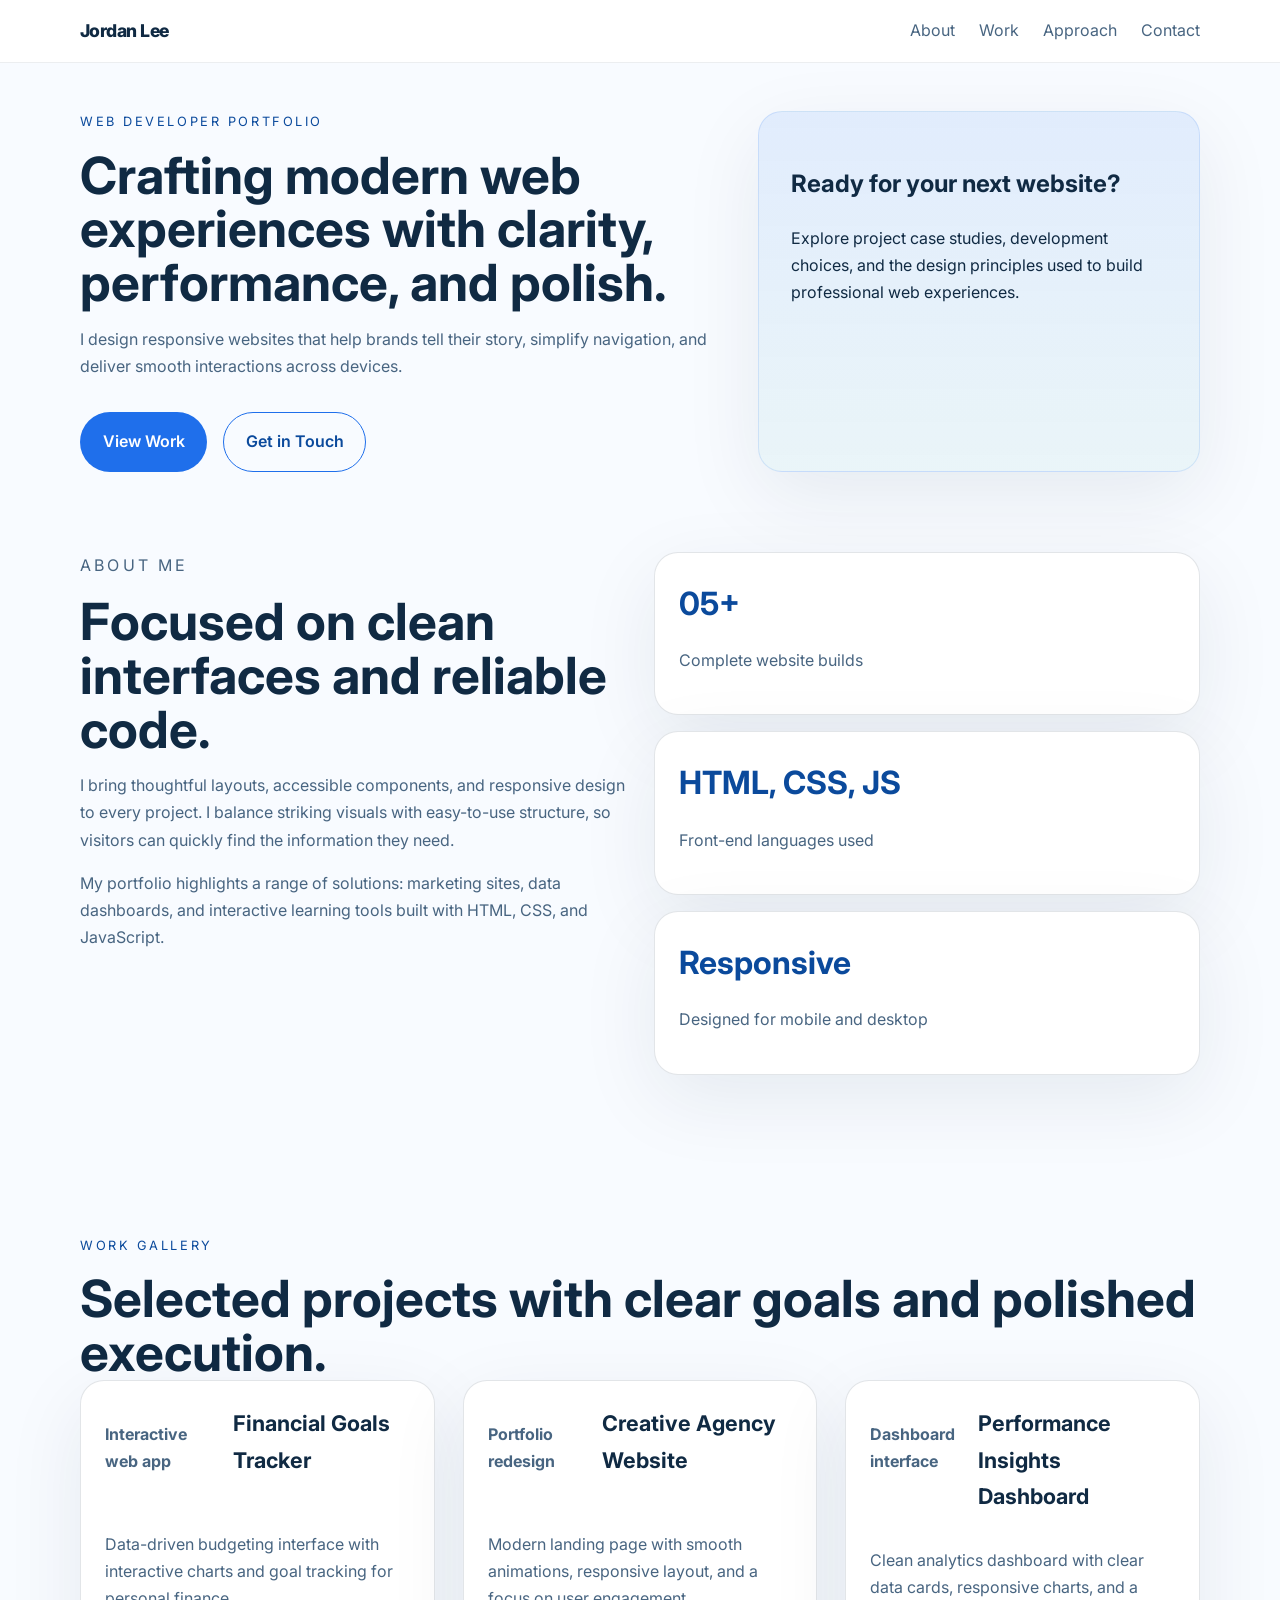
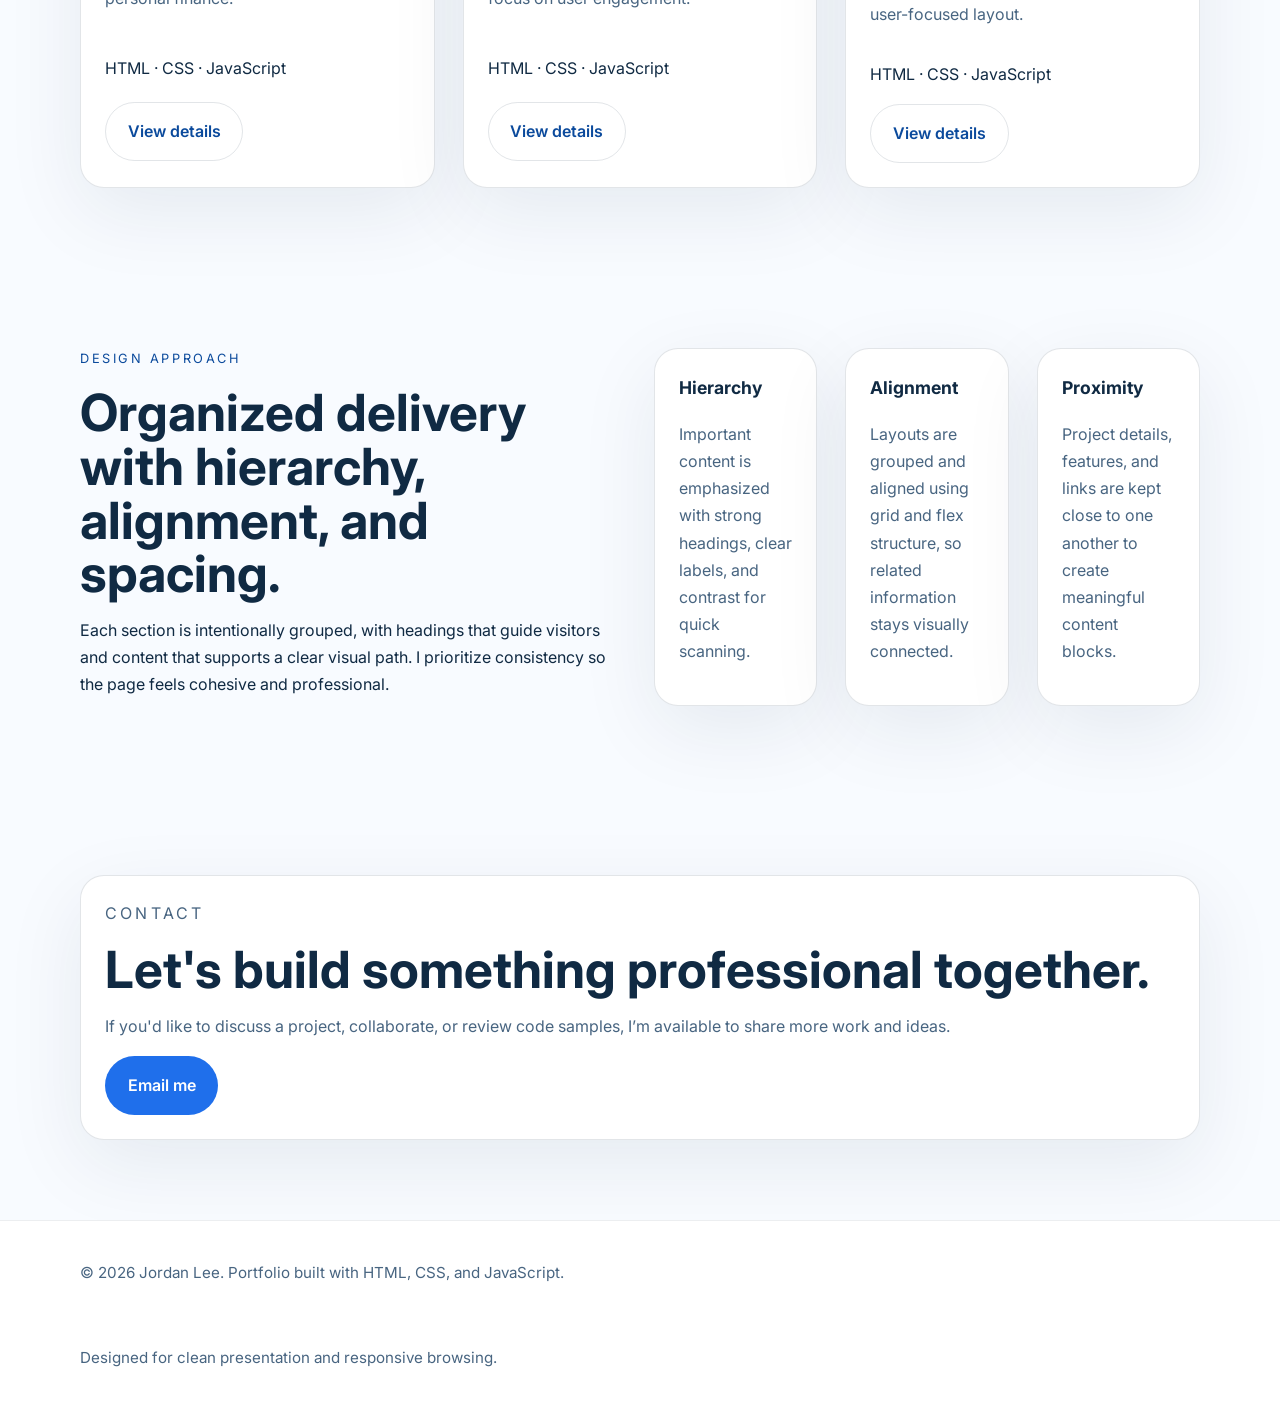
==== INDEX.HTML @ b7986271 "first commit" ====
﻿<!DOCTYPE html>
<html lang="en">
<head>
  <meta charset="UTF-8" />
  <meta name="viewport" content="width=device-width, initial-scale=1.0" />
  <title>Jordan Lee | Web Development Portfolio</title>
  <link rel="preconnect" href="https://fonts.googleapis.com" />
  <link rel="preconnect" href="https://fonts.gstatic.com" crossorigin />
  <link href="https://fonts.googleapis.com/css2?family=Inter:wght@400;500;600;700;800&display=swap" rel="stylesheet" />
  <link rel="stylesheet" href="STYLE.CSS" />
</head>
<body>
  <header class="site-header">
    <div class="container header-inner">
      <a class="brand" href="INDEX.HTML">Jordan Lee</a>
      <button class="nav-toggle" id="navToggle" aria-label="Open navigation">
        <span></span>
        <span></span>
        <span></span>
      </button>
      <nav class="site-nav" id="siteNav">
        <a href="#about">About</a>
        <a href="#projects">Work</a>
        <a href="#process">Approach</a>
        <a href="#contact">Contact</a>
      </nav>
    </div>
  </header>

  <main>
    <section class="hero section-hero">
      <div class="container hero-content">
        <div>
          <p class="eyebrow">Web Developer Portfolio</p>
          <h1>Crafting modern web experiences with clarity, performance, and polish.</h1>
          <p class="hero-copy">I design responsive websites that help brands tell their story, simplify navigation, and deliver smooth interactions across devices.</p>
          <div class="hero-actions">
            <a class="button button-primary" href="#projects">View Work</a>
            <a class="button button-secondary" href="#contact">Get in Touch</a>
          </div>
        </div>
        <div class="hero-panel">
          <div class="panel-card">
            <h2>Ready for your next website?</h2>
            <p>Explore project case studies, development choices, and the design principles used to build professional web experiences.</p>
          </div>
        </div>
      </div>
    </section>

    <section class="section about" id="about">
      <div class="container split-grid">
        <div>
          <p class="section-label">About Me</p>
          <h2>Focused on clean interfaces and reliable code.</h2>
          <p>I bring thoughtful layouts, accessible components, and responsive design to every project. I balance striking visuals with easy-to-use structure, so visitors can quickly find the information they need.</p>
          <p>My portfolio highlights a range of solutions: marketing sites, data dashboards, and interactive learning tools built with HTML, CSS, and JavaScript.</p>
        </div>
        <div class="stats-grid">
          <article class="stat-card">
            <span>05+</span>
            <p>Complete website builds</p>
          </article>
          <article class="stat-card">
            <span>HTML, CSS, JS</span>
            <p>Front-end languages used</p>
          </article>
          <article class="stat-card">
            <span>Responsive</span>
            <p>Designed for mobile and desktop</p>
          </article>
        </div>
      </div>
    </section>

    <section class="section projects" id="projects">
      <div class="container">
        <div class="section-heading">
          <p class="section-label">Work Gallery</p>
          <h2>Selected projects with clear goals and polished execution.</h2>
        </div>
        <div class="project-grid">
          <article class="project-card">
            <div class="project-meta">
              <p class="project-type">Interactive web app</p>
              <h3>Financial Goals Tracker</h3>
            </div>
            <p>Data-driven budgeting interface with interactive charts and goal tracking for personal finance.</p>
            <div class="project-footer">
              <span>HTML · CSS · JavaScript</span>
              <a class="button button-tertiary" href="project-finance.html">View details</a>
            </div>
          </article>

          <article class="project-card">
            <div class="project-meta">
              <p class="project-type">Portfolio redesign</p>
              <h3>Creative Agency Website</h3>
            </div>
            <p>Modern landing page with smooth animations, responsive layout, and a focus on user engagement.</p>
            <div class="project-footer">
              <span>HTML · CSS · JavaScript</span>
              <a class="button button-tertiary" href="project-portfolio.html">View details</a>
            </div>
          </article>

          <article class="project-card">
            <div class="project-meta">
              <p class="project-type">Dashboard interface</p>
              <h3>Performance Insights Dashboard</h3>
            </div>
            <p>Clean analytics dashboard with clear data cards, responsive charts, and a user-focused layout.</p>
            <div class="project-footer">
              <span>HTML · CSS · JavaScript</span>
              <a class="button button-tertiary" href="project-dashboard.html">View details</a>
            </div>
          </article>
        </div>
      </div>
    </section>

    <section class="section process" id="process">
      <div class="container split-grid align-center">
        <div>
          <p class="section-label">Design Approach</p>
          <h2>Organized delivery with hierarchy, alignment, and spacing.</h2>
          <p>Each section is intentionally grouped, with headings that guide visitors and content that supports a clear visual path. I prioritize consistency so the page feels cohesive and professional.</p>
        </div>
        <div class="process-list">
          <div class="process-step">
            <h3>Hierarchy</h3>
            <p>Important content is emphasized with strong headings, clear labels, and contrast for quick scanning.</p>
          </div>
          <div class="process-step">
            <h3>Alignment</h3>
            <p>Layouts are grouped and aligned using grid and flex structure, so related information stays visually connected.</p>
          </div>
          <div class="process-step">
            <h3>Proximity</h3>
            <p>Project details, features, and links are kept close to one another to create meaningful content blocks.</p>
          </div>
        </div>
      </div>
    </section>

    <section class="section contact" id="contact">
      <div class="container contact-panel">
        <div>
          <p class="section-label">Contact</p>
          <h2>Let's build something professional together.</h2>
          <p>If you'd like to discuss a project, collaborate, or review code samples, I’m available to share more work and ideas.</p>
        </div>
        <a class="button button-primary" href="mailto:contact@example.com">Email me</a>
      </div>
    </section>
  </main>

  <footer class="site-footer">
    <div class="container footer-inner">
      <p>© 2026 Jordan Lee. Portfolio built with HTML, CSS, and JavaScript.</p>
      <p>Designed for clean presentation and responsive browsing.</p>
    </div>
  </footer>

  <script src="SCRIPT.JS"></script>
</body>
</html>
---- STYLE.CSS ----
﻿:root {
  --bg: #f8fbff;
  --surface: #ffffff;
  --text: #102a43;
  --muted: #486581;
  --primary: #1f6feb;
  --primary-strong: #0b4a9c;
  --accent: #0d9488;
  --border: rgba(16, 42, 67, 0.12);
  --shadow: 0 24px 80px rgba(16, 42, 67, 0.08);
  font-family: 'Inter', system-ui, sans-serif;
}

* {
  box-sizing: border-box;
}

html {
  scroll-behavior: smooth;
}

body {
  margin: 0;
  min-height: 100vh;
  background: var(--bg);
  color: var(--text);
  line-height: 1.7;
}

img {
  max-width: 100%;
  display: block;
}

a {
  color: inherit;
  text-decoration: none;
}

button {
  font: inherit;
}

.container {
  width: min(1120px, calc(100% - 2rem));
  margin: 0 auto;
}

.section {
  padding: 5rem 0;
}

.header-inner,
.footer-inner,
.hero-content,
.split-grid,
.project-grid,
.process-list {
  display: grid;
  gap: 1.75rem;
}

.site-header {
  position: sticky;
  top: 0;
  z-index: 10;
  background: rgba(255, 255, 255, 0.94);
  backdrop-filter: blur(12px);
  border-bottom: 1px solid rgba(16, 42, 67, 0.08);
}

.header-inner {
  grid-template-columns: auto 1fr;
  align-items: center;
  padding: 1rem 0;
}

.brand {
  font-size: 1.1rem;
  font-weight: 800;
  letter-spacing: -0.03em;
}

.site-nav {
  justify-self: end;
  display: flex;
  flex-wrap: wrap;
  gap: 1.5rem;
}

.site-nav a {
  color: var(--muted);
  transition: color 0.2s ease;
}

.site-nav a:hover,
.site-nav a:focus-visible {
  color: var(--primary-strong);
}

.nav-toggle {
  display: none;
  background: none;
  border: 0;
  cursor: pointer;
  padding: 0.5rem;
}

.nav-toggle span {
  display: block;
  width: 1.5rem;
  height: 2px;
  background: var(--text);
  margin: 0.35rem 0;
}

.hero {
  padding-top: 3rem;
}

.hero-content {
  grid-template-columns: 1.25fr 0.85fr;
  align-items: center;
}

.eyebrow,
.section-label {
  margin: 0 0 1rem;
  text-transform: uppercase;
  letter-spacing: 0.2em;
  font-size: 0.8rem;
  color: var(--primary-strong);
}

.hero h1,
.section h2 {
  margin: 0;
  font-size: clamp(2.5rem, 4vw, 4rem);
  line-height: 1.05;
}

.hero-copy,
.about p,
.process-step p,
.contact-panel p,
.project-card p {
  color: var(--muted);
  font-size: 1rem;
}

.hero-actions {
  display: flex;
  flex-wrap: wrap;
  gap: 1rem;
  margin-top: 2rem;
}

.button {
  display: inline-flex;
  align-items: center;
  justify-content: center;
  padding: 0.95rem 1.35rem;
  border-radius: 999px;
  border: 1px solid transparent;
  font-weight: 600;
  transition: transform 0.2s ease, background 0.2s ease, color 0.2s ease, border-color 0.2s ease;
}

.button:hover,
.button:focus-visible {
  transform: translateY(-1px);
}

.button-primary {
  background: var(--primary);
  color: #fff;
}

.button-secondary {
  background: transparent;
  border-color: var(--primary);
  color: var(--primary-strong);
}

.button-tertiary {
  background: transparent;
  color: var(--primary-strong);
  border-color: var(--border);
}

.hero-panel {
  align-self: stretch;
}

.panel-card {
  background: linear-gradient(180deg, rgba(31, 111, 235, 0.1), rgba(13, 148, 136, 0.06));
  border: 1px solid rgba(31, 111, 235, 0.14);
  border-radius: 24px;
  padding: 2rem;
  min-height: 100%;
  box-shadow: var(--shadow);
}

.stats-grid {
  display: grid;
  gap: 1rem;
}

.stat-card,
.project-card,
.process-step,
.contact-panel {
  background: var(--surface);
  border: 1px solid var(--border);
  border-radius: 24px;
  padding: 1.5rem;
  box-shadow: var(--shadow);
}

.stat-card span {
  display: block;
  font-size: 2rem;
  font-weight: 700;
  color: var(--primary-strong);
}

.split-grid {
  grid-template-columns: 1fr 1fr;
  align-items: start;
}

.project-grid {
  grid-template-columns: repeat(3, minmax(0, 1fr));
}

.project-card {
  display: grid;
  gap: 1rem;
}

.project-meta {
  display: flex;
  justify-content: space-between;
  align-items: flex-start;
  gap: 1rem;
}

.project-type {
  font-size: 0.9rem;
  color: var(--primary);
  font-weight: 700;
}

.project-card h3 {
  margin: 0;
  font-size: 1.35rem;
}

.project-footer {
  display: flex;
  flex-wrap: wrap;
  justify-content: space-between;
  align-items: center;
  gap: 1rem;
}

.process-list {
  grid-template-columns: repeat(3, minmax(0, 1fr));
}

.process-step h3 {
  margin-top: 0;
  font-size: 1.1rem;
}

.contact-panel {
  grid-template-columns: 1fr auto;
  align-items: center;
}

.site-footer {
  background: #fff;
  border-top: 1px solid rgba(16, 42, 67, 0.08);
}

.footer-inner {
  padding: 1.5rem 0;
  font-size: 0.95rem;
  color: var(--muted);
  grid-template-columns: 1fr;
}

@media (max-width: 900px) {
  .header-inner,
  .hero-content,
  .split-grid,
  .project-grid,
  .process-list,
  .contact-panel,
  .footer-inner {
    grid-template-columns: 1fr;
  }

  .hero {
    padding-top: 2rem;
  }

  .project-grid,
  .process-list {
    gap: 1.25rem;
  }
}

@media (max-width: 720px) {
  .site-nav {
    position: absolute;
    inset: 100% auto auto 0;
    width: 100%;
    background: #fff;
    flex-direction: column;
    padding: 1.5rem 1rem 2rem;
    border-bottom: 1px solid var(--border);
    transform: translateY(-100%);
    transition: transform 0.25s ease;
    pointer-events: none;
    opacity: 0;
  }

  .site-nav.open {
    transform: translateY(0);
    pointer-events: auto;
    opacity: 1;
  }

  .nav-toggle {
    display: inline-flex;
    margin-left: auto;
  }

  .section {
    padding: 3rem 0;
  }
}

@media (max-width: 520px) {
  .hero h1 {
    font-size: 2.4rem;
  }

  .button {
    width: 100%;
  }

  .hero-actions {
    flex-direction: column;
    align-items: stretch;
  }
}
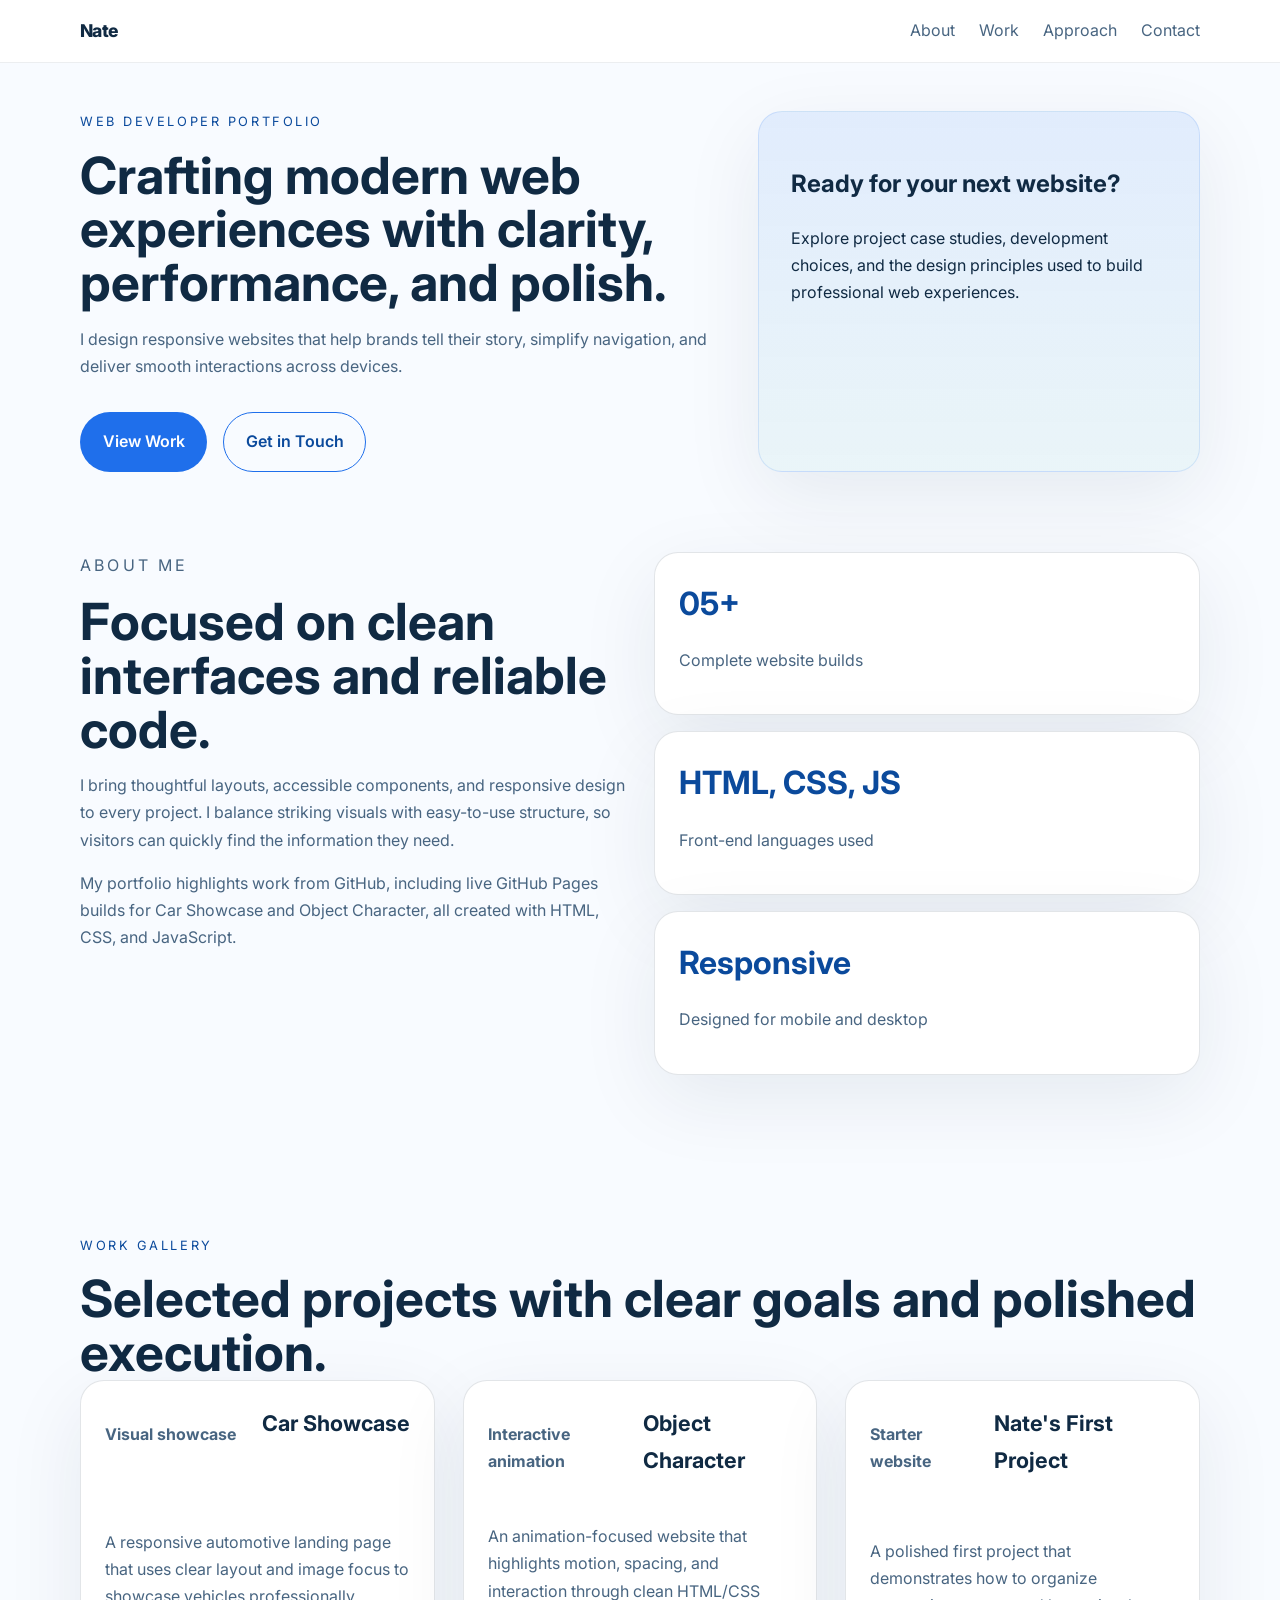
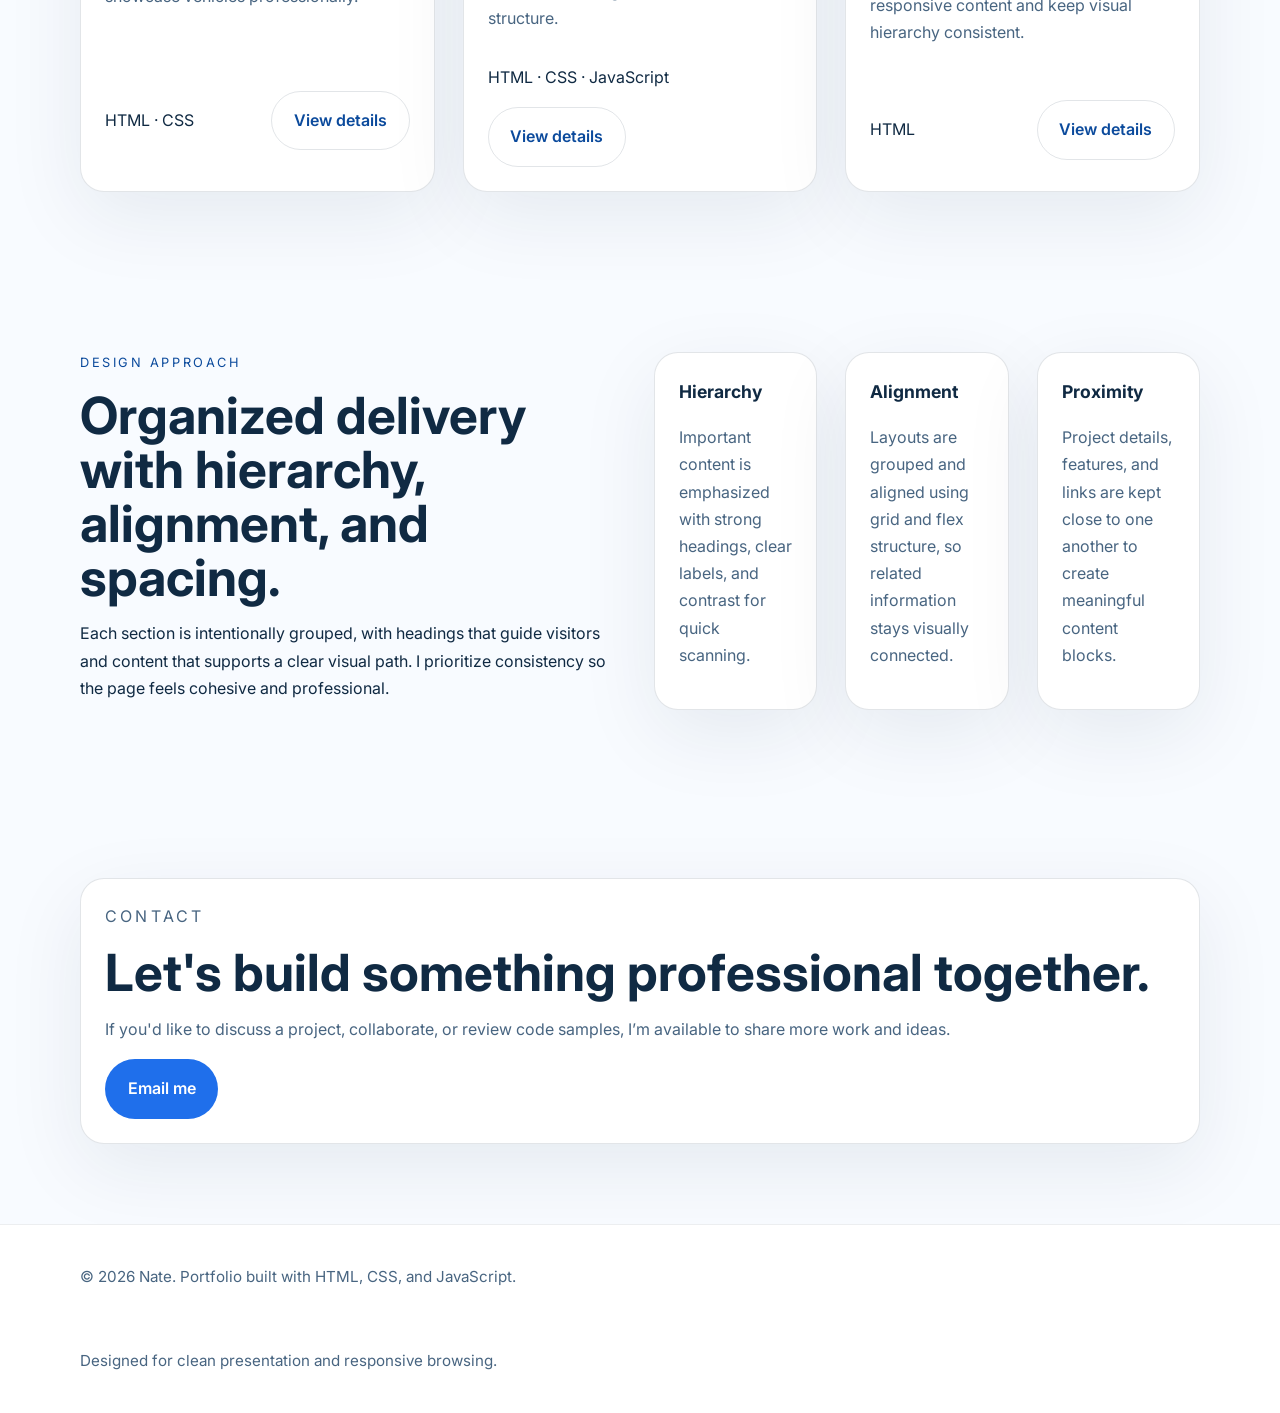
==== commit 107f59c7: "Prov 3:5-6" ====
--- a/INDEX.HTML
+++ b/INDEX.HTML
@@ -3,7 +3,7 @@
 <head>
   <meta charset="UTF-8" />
   <meta name="viewport" content="width=device-width, initial-scale=1.0" />
-  <title>Jordan Lee | Web Development Portfolio</title>
+  <title>Nate | Web Development Portfolio</title>
   <link rel="preconnect" href="https://fonts.googleapis.com" />
   <link rel="preconnect" href="https://fonts.gstatic.com" crossorigin />
   <link href="https://fonts.googleapis.com/css2?family=Inter:wght@400;500;600;700;800&display=swap" rel="stylesheet" />
@@ -12,7 +12,7 @@
 <body>
   <header class="site-header">
     <div class="container header-inner">
-      <a class="brand" href="INDEX.HTML">Jordan Lee</a>
+      <a class="brand" href="INDEX.HTML">Nate</a>
       <button class="nav-toggle" id="navToggle" aria-label="Open navigation">
         <span></span>
         <span></span>
@@ -54,7 +54,7 @@
           <p class="section-label">About Me</p>
           <h2>Focused on clean interfaces and reliable code.</h2>
           <p>I bring thoughtful layouts, accessible components, and responsive design to every project. I balance striking visuals with easy-to-use structure, so visitors can quickly find the information they need.</p>
-          <p>My portfolio highlights a range of solutions: marketing sites, data dashboards, and interactive learning tools built with HTML, CSS, and JavaScript.</p>
+          <p>My portfolio highlights work from GitHub, including live GitHub Pages builds for Car Showcase and Object Character, all created with HTML, CSS, and JavaScript.</p>
         </div>
         <div class="stats-grid">
           <article class="stat-card">
@@ -82,22 +82,22 @@
         <div class="project-grid">
           <article class="project-card">
             <div class="project-meta">
-              <p class="project-type">Interactive web app</p>
-              <h3>Financial Goals Tracker</h3>
+              <p class="project-type">Visual showcase</p>
+              <h3>Car Showcase</h3>
             </div>
-            <p>Data-driven budgeting interface with interactive charts and goal tracking for personal finance.</p>
+            <p>A responsive automotive landing page that uses clear layout and image focus to showcase vehicles professionally.</p>
             <div class="project-footer">
-              <span>HTML · CSS · JavaScript</span>
+              <span>HTML · CSS</span>
               <a class="button button-tertiary" href="project-finance.html">View details</a>
             </div>
           </article>
 
           <article class="project-card">
             <div class="project-meta">
-              <p class="project-type">Portfolio redesign</p>
-              <h3>Creative Agency Website</h3>
+              <p class="project-type">Interactive animation</p>
+              <h3>Object Character</h3>
             </div>
-            <p>Modern landing page with smooth animations, responsive layout, and a focus on user engagement.</p>
+            <p>An animation-focused website that highlights motion, spacing, and interaction through clean HTML/CSS structure.</p>
             <div class="project-footer">
               <span>HTML · CSS · JavaScript</span>
               <a class="button button-tertiary" href="project-portfolio.html">View details</a>
@@ -106,12 +106,12 @@
 
           <article class="project-card">
             <div class="project-meta">
-              <p class="project-type">Dashboard interface</p>
-              <h3>Performance Insights Dashboard</h3>
+              <p class="project-type">Starter website</p>
+              <h3>Nate's First Project</h3>
             </div>
-            <p>Clean analytics dashboard with clear data cards, responsive charts, and a user-focused layout.</p>
+            <p>A polished first project that demonstrates how to organize responsive content and keep visual hierarchy consistent.</p>
             <div class="project-footer">
-              <span>HTML · CSS · JavaScript</span>
+              <span>HTML</span>
               <a class="button button-tertiary" href="project-dashboard.html">View details</a>
             </div>
           </article>
@@ -157,7 +157,7 @@
 
   <footer class="site-footer">
     <div class="container footer-inner">
-      <p>© 2026 Jordan Lee. Portfolio built with HTML, CSS, and JavaScript.</p>
+      <p>© 2026 Nate. Portfolio built with HTML, CSS, and JavaScript.</p>
       <p>Designed for clean presentation and responsive browsing.</p>
     </div>
   </footer>
